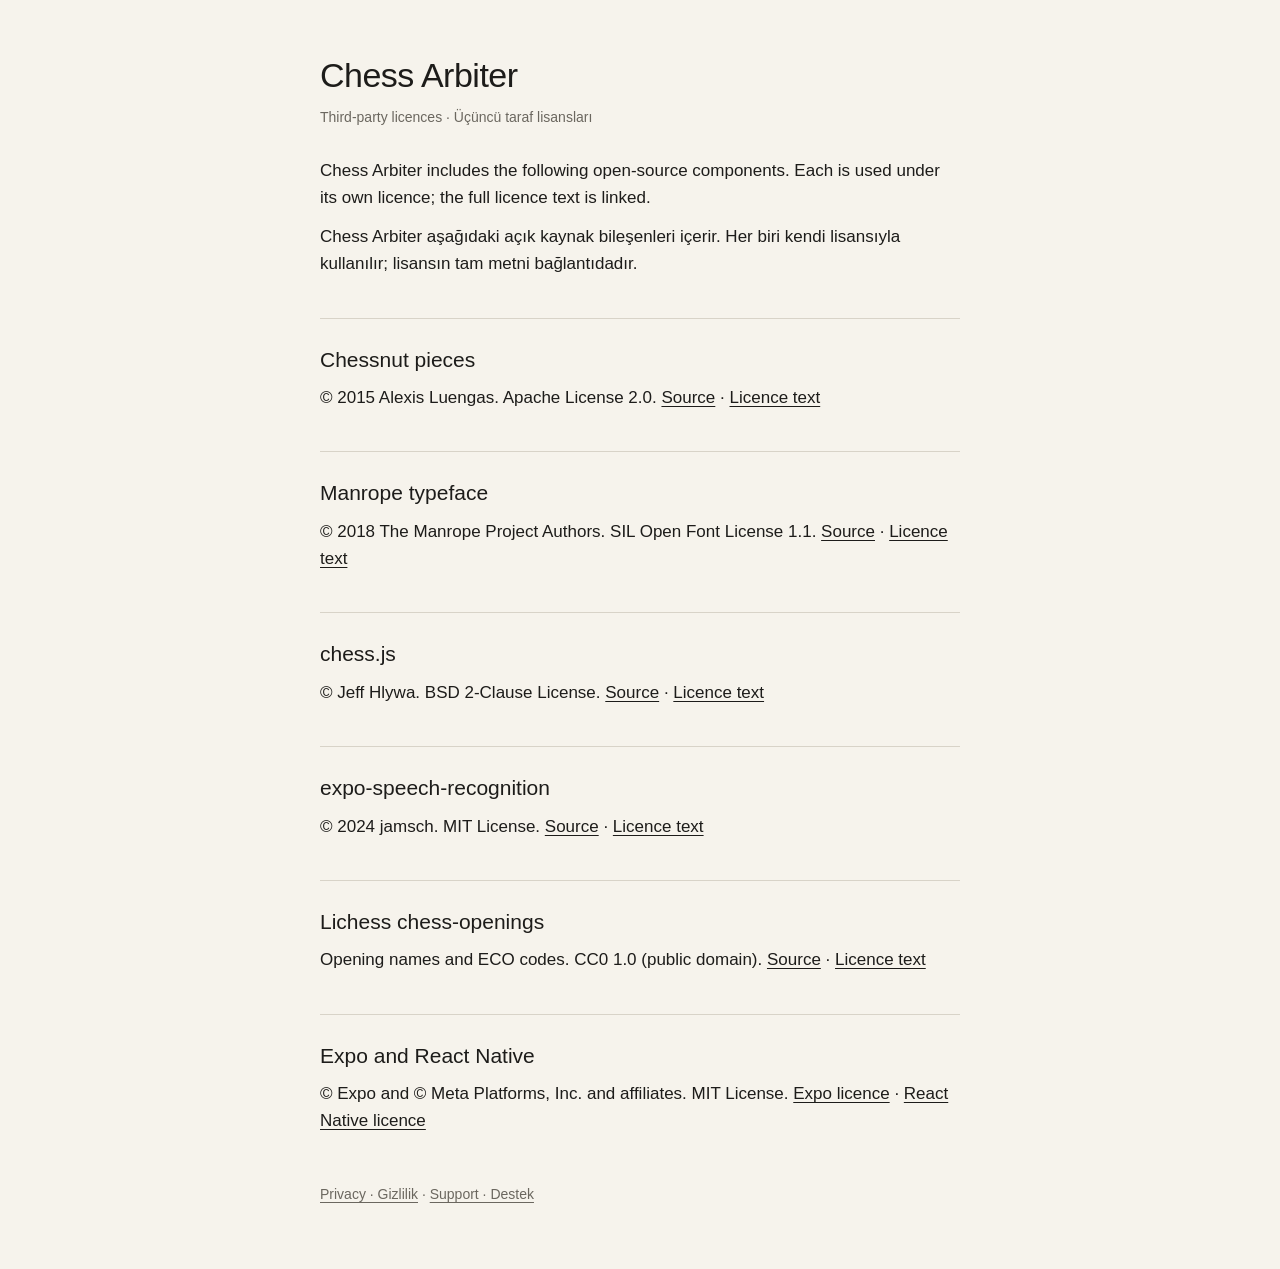
==== licenses/index.html @ 7298074c "Add files via upload" ====
<!doctype html>
<html lang="en">
<head>
  <meta charset="utf-8">
  <meta name="viewport" content="width=device-width, initial-scale=1">
  <title>Chess Arbiter – Licences</title>
  <link rel="stylesheet" href="../style.css">
</head>
<body>
<main>
  <h1>Chess Arbiter</h1>
  <p class="meta">Third-party licences · Üçüncü taraf lisansları</p>
  <p>Chess Arbiter includes the following open-source components. Each is used under its own licence; the full licence text is linked.</p>
  <p lang="tr">Chess Arbiter aşağıdaki açık kaynak bileşenleri içerir. Her biri kendi lisansıyla kullanılır; lisansın tam metni bağlantıdadır.</p>

  <h2>Chessnut pieces</h2>
  <p>© 2015 Alexis Luengas. Apache License 2.0. <a href="https://github.com/LexLuengas/chessnut-pieces">Source</a> · <a href="https://www.apache.org/licenses/LICENSE-2.0">Licence text</a></p>

  <h2>Manrope typeface</h2>
  <p>© 2018 The Manrope Project Authors. SIL Open Font License 1.1. <a href="https://github.com/sharanda/manrope">Source</a> · <a href="https://openfontlicense.org/open-font-license-official-text/">Licence text</a></p>

  <h2>chess.js</h2>
  <p>© Jeff Hlywa. BSD 2-Clause License. <a href="https://github.com/jhlywa/chess.js">Source</a> · <a href="https://github.com/jhlywa/chess.js/blob/master/LICENSE">Licence text</a></p>

  <h2>expo-speech-recognition</h2>
  <p>© 2024 jamsch. MIT License. <a href="https://github.com/jamsch/expo-speech-recognition">Source</a> · <a href="https://github.com/jamsch/expo-speech-recognition/blob/main/LICENSE">Licence text</a></p>

  <h2>Lichess chess-openings</h2>
  <p>Opening names and ECO codes. CC0 1.0 (public domain). <a href="https://github.com/lichess-org/chess-openings">Source</a> · <a href="https://creativecommons.org/publicdomain/zero/1.0/">Licence text</a></p>

  <h2>Expo and React Native</h2>
  <p>© Expo and © Meta Platforms, Inc. and affiliates. MIT License. <a href="https://github.com/expo/expo/blob/main/LICENSE">Expo licence</a> · <a href="https://github.com/facebook/react-native/blob/main/LICENSE">React Native licence</a></p>

  <footer><a href="../privacy/">Privacy · Gizlilik</a> · <a href="../support/">Support · Destek</a></footer>
</main>
</body>
</html>
---- style.css ----
:root { --paper: #f6f3ec; --ink: #1d1c1a; --soft: #6b675f; --line: #d8d3c8; }
@media (prefers-color-scheme: dark) { :root { --paper: #1d1c1a; --ink: #eeeae1; --soft: #a39e93; --line: #3a3833; } }
* { box-sizing: border-box; }
body { margin: 0; background: var(--paper); color: var(--ink); font: 17px/1.6 -apple-system, BlinkMacSystemFont, "Segoe UI", Roboto, sans-serif; }
main { max-width: 680px; margin: 0 auto; padding: 48px 20px 64px; }
h1 { font-weight: 300; font-size: 34px; letter-spacing: -0.5px; margin: 0 0 4px; }
h2 { font-weight: 400; font-size: 21px; margin: 40px 0 8px; padding-top: 24px; border-top: 1px solid var(--line); }
h3 { font-weight: 500; font-size: 17px; margin: 24px 0 4px; }
p, li { margin: 0 0 12px; }
.meta { color: var(--soft); font-size: 14px; margin-bottom: 28px; }
.lang { font-size: 14px; color: var(--soft); }
a { color: inherit; text-underline-offset: 3px; }
nav { display: flex; gap: 16px; flex-wrap: wrap; margin-top: 28px; }
nav a { display: inline-block; padding: 10px 16px; border: 1px solid var(--ink); text-decoration: none; }
footer { margin-top: 48px; color: var(--soft); font-size: 14px; }
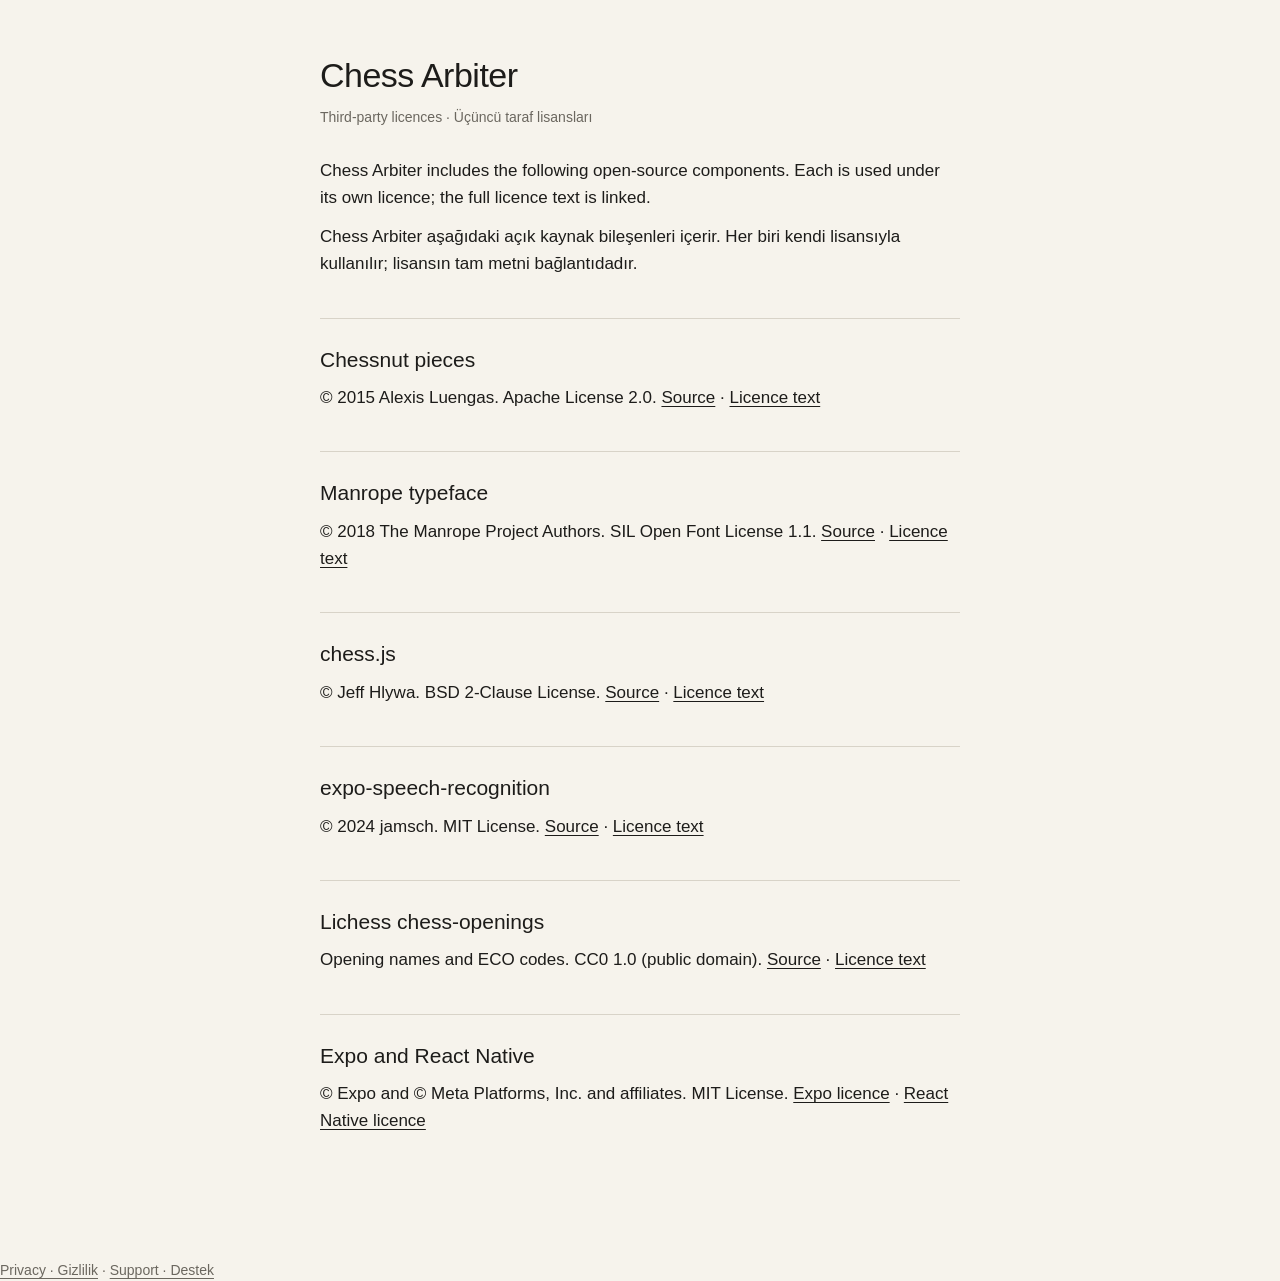
==== commit 0899d8f4: "Add files via upload" ====
--- a/licenses/index.html
+++ b/licenses/index.html
@@ -1,37 +1,44 @@
-<!doctype html>
-<html lang="en">
-<head>
-  <meta charset="utf-8">
-  <meta name="viewport" content="width=device-width, initial-scale=1">
-  <title>Chess Arbiter – Licences</title>
-  <link rel="stylesheet" href="../style.css">
-</head>
-<body>
-<main>
-  <h1>Chess Arbiter</h1>
-  <p class="meta">Third-party licences · Üçüncü taraf lisansları</p>
-  <p>Chess Arbiter includes the following open-source components. Each is used under its own licence; the full licence text is linked.</p>
-  <p lang="tr">Chess Arbiter aşağıdaki açık kaynak bileşenleri içerir. Her biri kendi lisansıyla kullanılır; lisansın tam metni bağlantıdadır.</p>
-
-  <h2>Chessnut pieces</h2>
-  <p>© 2015 Alexis Luengas. Apache License 2.0. <a href="https://github.com/LexLuengas/chessnut-pieces">Source</a> · <a href="https://www.apache.org/licenses/LICENSE-2.0">Licence text</a></p>
-
-  <h2>Manrope typeface</h2>
-  <p>© 2018 The Manrope Project Authors. SIL Open Font License 1.1. <a href="https://github.com/sharanda/manrope">Source</a> · <a href="https://openfontlicense.org/open-font-license-official-text/">Licence text</a></p>
-
-  <h2>chess.js</h2>
-  <p>© Jeff Hlywa. BSD 2-Clause License. <a href="https://github.com/jhlywa/chess.js">Source</a> · <a href="https://github.com/jhlywa/chess.js/blob/master/LICENSE">Licence text</a></p>
-
-  <h2>expo-speech-recognition</h2>
-  <p>© 2024 jamsch. MIT License. <a href="https://github.com/jamsch/expo-speech-recognition">Source</a> · <a href="https://github.com/jamsch/expo-speech-recognition/blob/main/LICENSE">Licence text</a></p>
-
-  <h2>Lichess chess-openings</h2>
-  <p>Opening names and ECO codes. CC0 1.0 (public domain). <a href="https://github.com/lichess-org/chess-openings">Source</a> · <a href="https://creativecommons.org/publicdomain/zero/1.0/">Licence text</a></p>
-
-  <h2>Expo and React Native</h2>
-  <p>© Expo and © Meta Platforms, Inc. and affiliates. MIT License. <a href="https://github.com/expo/expo/blob/main/LICENSE">Expo licence</a> · <a href="https://github.com/facebook/react-native/blob/main/LICENSE">React Native licence</a></p>
-
-  <footer><a href="../privacy/">Privacy · Gizlilik</a> · <a href="../support/">Support · Destek</a></footer>
-</main>
-</body>
-</html>
+<!doctype html>
+<html lang="en">
+<head>
+  <meta charset="utf-8">
+  <meta name="viewport" content="width=device-width, initial-scale=1">
+  <meta http-equiv="Content-Security-Policy" content="default-src 'none'; style-src 'self'; img-src 'self'; font-src 'self'; base-uri 'none'; form-action 'none'">
+  <meta name="referrer" content="no-referrer">
+  <title>Chess Arbiter – Licences</title>
+  <meta name="description" content="Third-party open-source licences used in Chess Arbiter. Üçüncü taraf lisansları.">
+  <link rel="canonical" href="https://arbiterchess.com/licenses/">
+  <link rel="icon" type="image/png" sizes="32x32" href="../assets/favicon-32.png">
+  <link rel="apple-touch-icon" href="../assets/apple-touch-icon.png">
+  <meta name="color-scheme" content="light dark">
+  <link rel="stylesheet" href="../style.css">
+</head>
+<body>
+<main>
+  <h1>Chess Arbiter</h1>
+  <p class="meta">Third-party licences · Üçüncü taraf lisansları</p>
+  <p>Chess Arbiter includes the following open-source components. Each is used under its own licence; the full licence text is linked.</p>
+  <p lang="tr">Chess Arbiter aşağıdaki açık kaynak bileşenleri içerir. Her biri kendi lisansıyla kullanılır; lisansın tam metni bağlantıdadır.</p>
+
+  <h2>Chessnut pieces</h2>
+  <p>© 2015 Alexis Luengas. Apache License 2.0. <a href="https://github.com/LexLuengas/chessnut-pieces">Source</a> · <a href="https://www.apache.org/licenses/LICENSE-2.0">Licence text</a></p>
+
+  <h2>Manrope typeface</h2>
+  <p>© 2018 The Manrope Project Authors. SIL Open Font License 1.1. <a href="https://github.com/sharanda/manrope">Source</a> · <a href="https://openfontlicense.org/open-font-license-official-text/">Licence text</a></p>
+
+  <h2>chess.js</h2>
+  <p>© Jeff Hlywa. BSD 2-Clause License. <a href="https://github.com/jhlywa/chess.js">Source</a> · <a href="https://github.com/jhlywa/chess.js/blob/master/LICENSE">Licence text</a></p>
+
+  <h2>expo-speech-recognition</h2>
+  <p>© 2024 jamsch. MIT License. <a href="https://github.com/jamsch/expo-speech-recognition">Source</a> · <a href="https://github.com/jamsch/expo-speech-recognition/blob/main/LICENSE">Licence text</a></p>
+
+  <h2>Lichess chess-openings</h2>
+  <p>Opening names and ECO codes. CC0 1.0 (public domain). <a href="https://github.com/lichess-org/chess-openings">Source</a> · <a href="https://creativecommons.org/publicdomain/zero/1.0/">Licence text</a></p>
+
+  <h2>Expo and React Native</h2>
+  <p>© Expo and © Meta Platforms, Inc. and affiliates. MIT License. <a href="https://github.com/expo/expo/blob/main/LICENSE">Expo licence</a> · <a href="https://github.com/facebook/react-native/blob/main/LICENSE">React Native licence</a></p>
+
+</main>
+<footer><a href="../privacy/">Privacy · Gizlilik</a> · <a href="../support/">Support · Destek</a></footer>
+</body>
+</html>
--- a/style.css
+++ b/style.css
@@ -1,4 +1,4 @@
-:root { --paper: #f6f3ec; --ink: #1d1c1a; --soft: #6b675f; --line: #d8d3c8; }
+:root { color-scheme: light dark; --paper: #f6f3ec; --ink: #1d1c1a; --soft: #6b675f; --line: #d8d3c8; }
 @media (prefers-color-scheme: dark) { :root { --paper: #1d1c1a; --ink: #eeeae1; --soft: #a39e93; --line: #3a3833; } }
 * { box-sizing: border-box; }
 body { margin: 0; background: var(--paper); color: var(--ink); font: 17px/1.6 -apple-system, BlinkMacSystemFont, "Segoe UI", Roboto, sans-serif; }
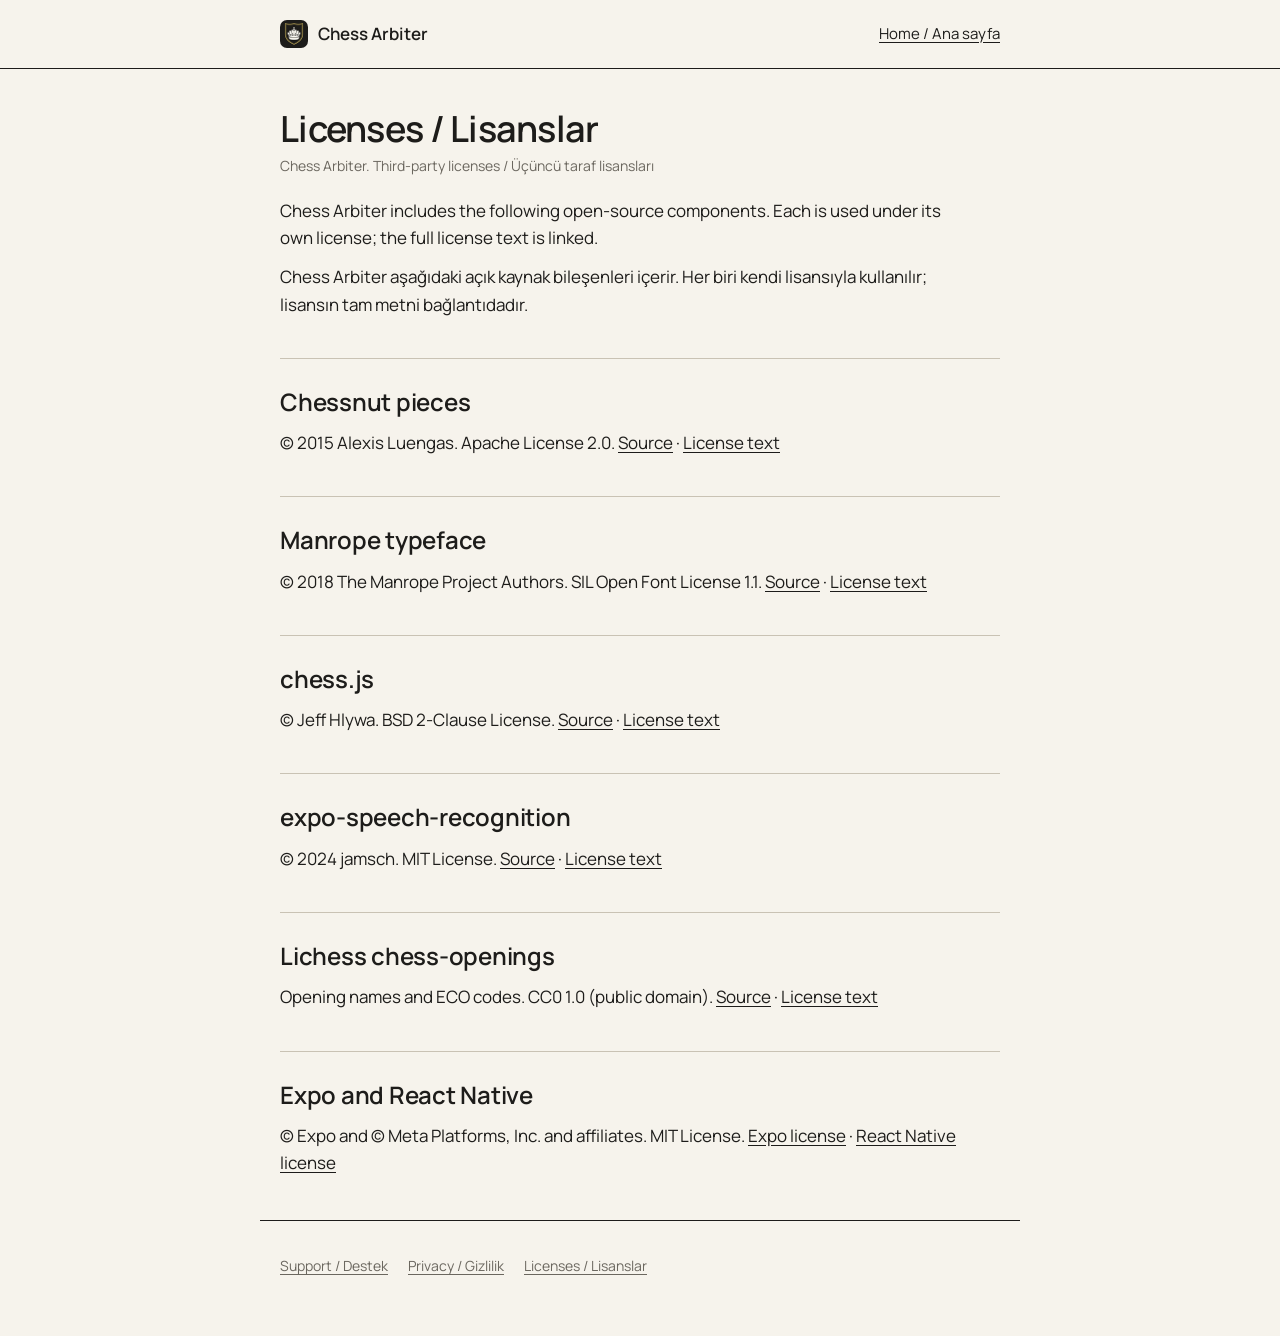
==== commit a93e38a5: "Add files via upload" ====
--- a/licenses/index.html
+++ b/licenses/index.html
@@ -5,40 +5,43 @@
   <meta name="viewport" content="width=device-width, initial-scale=1">
   <meta http-equiv="Content-Security-Policy" content="default-src 'none'; style-src 'self'; img-src 'self'; font-src 'self'; base-uri 'none'; form-action 'none'">
   <meta name="referrer" content="no-referrer">
-  <title>Chess Arbiter – Licences</title>
-  <meta name="description" content="Third-party open-source licences used in Chess Arbiter. Üçüncü taraf lisansları.">
+  <title>Chess Arbiter – Licenses</title>
+  <meta name="description" content="Third-party open-source licenses used in Chess Arbiter. Üçüncü taraf lisansları.">
   <link rel="canonical" href="https://arbiterchess.com/licenses/">
   <link rel="icon" type="image/png" sizes="32x32" href="../assets/favicon-32.png">
   <link rel="apple-touch-icon" href="../assets/apple-touch-icon.png">
   <meta name="color-scheme" content="light dark">
+  <meta name="theme-color" content="#f6f3ec" media="(prefers-color-scheme: light)">
+  <meta name="theme-color" content="#161513" media="(prefers-color-scheme: dark)">
   <link rel="stylesheet" href="../style.css">
 </head>
 <body>
+<header class="top"><div class="bar"><a class="brand" href="../"><img src="../assets/icon-56.png" alt="" width="28" height="28"> Chess Arbiter</a><a class="home" href="../">Home / Ana sayfa</a></div></header>
 <main>
-  <h1>Chess Arbiter</h1>
-  <p class="meta">Third-party licences · Üçüncü taraf lisansları</p>
-  <p>Chess Arbiter includes the following open-source components. Each is used under its own licence; the full licence text is linked.</p>
+  <h1>Licenses / Lisanslar</h1>
+  <p class="meta">Chess Arbiter. Third-party licenses / Üçüncü taraf lisansları</p>
+  <p>Chess Arbiter includes the following open-source components. Each is used under its own license; the full license text is linked.</p>
   <p lang="tr">Chess Arbiter aşağıdaki açık kaynak bileşenleri içerir. Her biri kendi lisansıyla kullanılır; lisansın tam metni bağlantıdadır.</p>
 
   <h2>Chessnut pieces</h2>
-  <p>© 2015 Alexis Luengas. Apache License 2.0. <a href="https://github.com/LexLuengas/chessnut-pieces">Source</a> · <a href="https://www.apache.org/licenses/LICENSE-2.0">Licence text</a></p>
+  <p>© 2015 Alexis Luengas. Apache License 2.0. <a href="https://github.com/LexLuengas/chessnut-pieces">Source</a> · <a href="https://www.apache.org/licenses/LICENSE-2.0">License text</a></p>
 
   <h2>Manrope typeface</h2>
-  <p>© 2018 The Manrope Project Authors. SIL Open Font License 1.1. <a href="https://github.com/sharanda/manrope">Source</a> · <a href="https://openfontlicense.org/open-font-license-official-text/">Licence text</a></p>
+  <p>© 2018 The Manrope Project Authors. SIL Open Font License 1.1. <a href="https://github.com/sharanda/manrope">Source</a> · <a href="https://openfontlicense.org/open-font-license-official-text/">License text</a></p>
 
   <h2>chess.js</h2>
-  <p>© Jeff Hlywa. BSD 2-Clause License. <a href="https://github.com/jhlywa/chess.js">Source</a> · <a href="https://github.com/jhlywa/chess.js/blob/master/LICENSE">Licence text</a></p>
+  <p>© Jeff Hlywa. BSD 2-Clause License. <a href="https://github.com/jhlywa/chess.js">Source</a> · <a href="https://github.com/jhlywa/chess.js/blob/master/LICENSE">License text</a></p>
 
   <h2>expo-speech-recognition</h2>
-  <p>© 2024 jamsch. MIT License. <a href="https://github.com/jamsch/expo-speech-recognition">Source</a> · <a href="https://github.com/jamsch/expo-speech-recognition/blob/main/LICENSE">Licence text</a></p>
+  <p>© 2024 jamsch. MIT License. <a href="https://github.com/jamsch/expo-speech-recognition">Source</a> · <a href="https://github.com/jamsch/expo-speech-recognition/blob/main/LICENSE">License text</a></p>
 
   <h2>Lichess chess-openings</h2>
-  <p>Opening names and ECO codes. CC0 1.0 (public domain). <a href="https://github.com/lichess-org/chess-openings">Source</a> · <a href="https://creativecommons.org/publicdomain/zero/1.0/">Licence text</a></p>
+  <p>Opening names and ECO codes. CC0 1.0 (public domain). <a href="https://github.com/lichess-org/chess-openings">Source</a> · <a href="https://creativecommons.org/publicdomain/zero/1.0/">License text</a></p>
 
   <h2>Expo and React Native</h2>
-  <p>© Expo and © Meta Platforms, Inc. and affiliates. MIT License. <a href="https://github.com/expo/expo/blob/main/LICENSE">Expo licence</a> · <a href="https://github.com/facebook/react-native/blob/main/LICENSE">React Native licence</a></p>
+  <p>© Expo and © Meta Platforms, Inc. and affiliates. MIT License. <a href="https://github.com/expo/expo/blob/main/LICENSE">Expo license</a> · <a href="https://github.com/facebook/react-native/blob/main/LICENSE">React Native license</a></p>
 
 </main>
-<footer><a href="../privacy/">Privacy · Gizlilik</a> · <a href="../support/">Support · Destek</a></footer>
+<footer><a href="../support/">Support / Destek</a><a href="../privacy/">Privacy / Gizlilik</a><a href="../licenses/">Licenses / Lisanslar</a></footer>
 </body>
 </html>
--- a/style.css
+++ b/style.css
@@ -1,15 +1,26 @@
-:root { color-scheme: light dark; --paper: #f6f3ec; --ink: #1d1c1a; --soft: #6b675f; --line: #d8d3c8; }
-@media (prefers-color-scheme: dark) { :root { --paper: #1d1c1a; --ink: #eeeae1; --soft: #a39e93; --line: #3a3833; } }
+@font-face { font-family: Manrope; font-weight: 400; font-display: swap; src: url(assets/fonts/Manrope_400Regular.ttf); }
+@font-face { font-family: Manrope; font-weight: 600; font-display: swap; src: url(assets/fonts/Manrope_600SemiBold.ttf); }
+:root { color-scheme: light dark; --paper-dim: #ece7dc; --paper: #f6f3ec; --ink: #1d1c1a; --soft: #6b675f; --line: #c9c2b4; --accent: #3e5c4b; }
+@media (prefers-color-scheme: dark) { :root { --paper-dim: #23211e; --paper: #161513; --ink: #ece7dc; --soft: #a39d91; --line: #3a3732; --accent: #8db59c; } }
 * { box-sizing: border-box; }
-body { margin: 0; background: var(--paper); color: var(--ink); font: 17px/1.6 -apple-system, BlinkMacSystemFont, "Segoe UI", Roboto, sans-serif; }
-main { max-width: 680px; margin: 0 auto; padding: 48px 20px 64px; }
-h1 { font-weight: 300; font-size: 34px; letter-spacing: -0.5px; margin: 0 0 4px; }
-h2 { font-weight: 400; font-size: 21px; margin: 40px 0 8px; padding-top: 24px; border-top: 1px solid var(--line); }
-h3 { font-weight: 500; font-size: 17px; margin: 24px 0 4px; }
-p, li { margin: 0 0 12px; }
-.meta { color: var(--soft); font-size: 14px; margin-bottom: 28px; }
-.lang { font-size: 14px; color: var(--soft); }
+body { margin: 0; background: var(--paper); color: var(--ink); font: 400 17px/1.6 Manrope, -apple-system, "Segoe UI", sans-serif; }
+::selection { background: var(--accent); color: var(--paper); }
 a { color: inherit; text-underline-offset: 3px; }
-nav { display: flex; gap: 16px; flex-wrap: wrap; margin-top: 28px; }
+a:focus-visible { outline: 2px solid var(--accent); outline-offset: 3px; }
+.top { border-bottom: 1px solid var(--ink); }
+.top .bar { max-width: 760px; margin: 0 auto; padding: 12px 20px; display: flex; align-items: center; justify-content: space-between; gap: 16px; }
+.brand { display: flex; align-items: center; gap: 10px; font-weight: 600; text-decoration: none; }
+.brand img { border-radius: 7px; }
+.home { padding: 10px 0; font-size: 15px; }
+.home:hover, nav a:hover { background: var(--paper-dim, transparent); }
+main { max-width: 760px; margin: 0 auto; padding: 40px 20px 32px; }
+h1 { font-weight: 600; font-size: 36px; letter-spacing: -0.02em; line-height: 1.1; margin: 0 0 6px; }
+h2 { font-weight: 600; font-size: 24px; letter-spacing: -0.01em; margin: 40px 0 8px; padding-top: 24px; border-top: 1px solid var(--line); }
+h3 { font-weight: 600; font-size: 17px; margin: 24px 0 4px; }
+p, li { margin: 0 0 12px; max-width: 40em; }
+.meta { color: var(--soft); font-size: 14px; margin-bottom: 20px; }
+.lang { font-size: 15px; }
+nav { display: flex; gap: 12px; flex-wrap: wrap; margin-top: 28px; }
 nav a { display: inline-block; padding: 10px 16px; border: 1px solid var(--ink); text-decoration: none; }
-footer { margin-top: 48px; color: var(--soft); font-size: 14px; }
+body > footer a { display: inline-block; padding: 10px 0; margin-right: 20px; }
+body > footer { max-width: 760px; margin: 0 auto; padding: 24px 20px 48px; border-top: 1px solid var(--ink); color: var(--soft); font-size: 14px; }
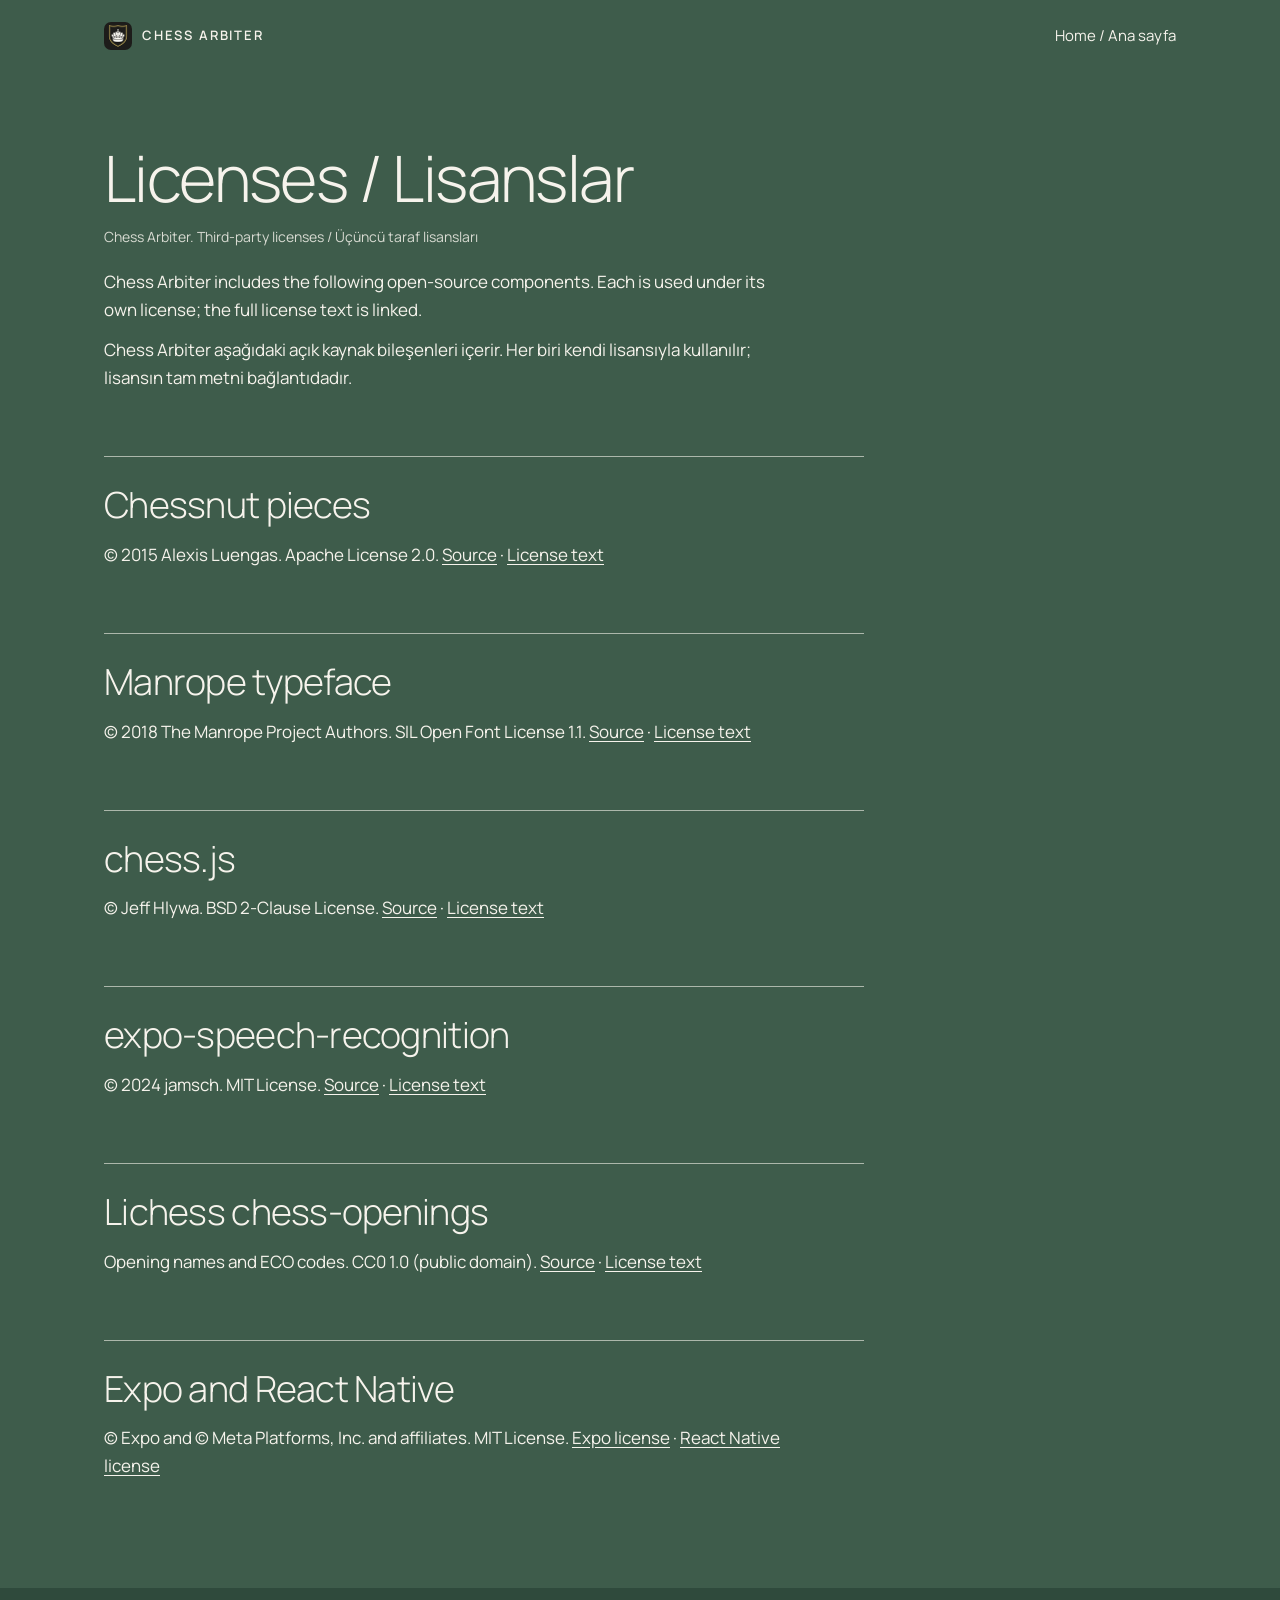
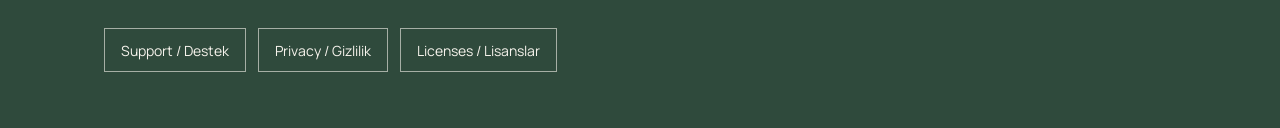
==== commit 35dd674b: "Add files via upload" ====
--- a/licenses/index.html
+++ b/licenses/index.html
@@ -10,10 +10,9 @@
   <link rel="canonical" href="https://arbiterchess.com/licenses/">
   <link rel="icon" type="image/png" sizes="32x32" href="../assets/favicon-32.png">
   <link rel="apple-touch-icon" href="../assets/apple-touch-icon.png">
-  <meta name="color-scheme" content="light dark">
-  <meta name="theme-color" content="#f6f3ec" media="(prefers-color-scheme: light)">
-  <meta name="theme-color" content="#161513" media="(prefers-color-scheme: dark)">
-  <link rel="stylesheet" href="../style.css">
+  <meta name="color-scheme" content="dark">
+  <meta name="theme-color" content="#3e5c4b">
+  <link rel="stylesheet" href="../style.css?v=2">
 </head>
 <body>
 <header class="top"><div class="bar"><a class="brand" href="../"><img src="../assets/icon-56.png" alt="" width="28" height="28"> Chess Arbiter</a><a class="home" href="../">Home / Ana sayfa</a></div></header>
--- a/style.css
+++ b/style.css
@@ -1,26 +1,50 @@
+@font-face { font-family: Manrope; font-weight: 300; font-display: swap; src: url(assets/fonts/Manrope_300Light.ttf); }
 @font-face { font-family: Manrope; font-weight: 400; font-display: swap; src: url(assets/fonts/Manrope_400Regular.ttf); }
 @font-face { font-family: Manrope; font-weight: 600; font-display: swap; src: url(assets/fonts/Manrope_600SemiBold.ttf); }
-:root { color-scheme: light dark; --paper-dim: #ece7dc; --paper: #f6f3ec; --ink: #1d1c1a; --soft: #6b675f; --line: #c9c2b4; --accent: #3e5c4b; }
-@media (prefers-color-scheme: dark) { :root { --paper-dim: #23211e; --paper: #161513; --ink: #ece7dc; --soft: #a39d91; --line: #3a3732; --accent: #8db59c; } }
+
+/* Alt sayfalar (gizlilik, destek, lisanslar, 404): ana sayfayla aynı yeşil zemin, ince başlıklar, aynı başlık ve alt bilgi. */
+:root {
+  color-scheme: dark;
+  --green: #3e5c4b; --green-deep: #2f4a3c; --paper: #f6f3ec; --ink: #1d1c1a;
+  --soft: rgb(246 243 236 / .84); --rule: rgb(246 243 236 / .22); --rule-strong: rgb(246 243 236 / .6);
+  --pad: max(24px, (100vw - 1120px) / 2 + 24px);
+}
 * { box-sizing: border-box; }
-body { margin: 0; background: var(--paper); color: var(--ink); font: 400 17px/1.6 Manrope, -apple-system, "Segoe UI", sans-serif; }
-::selection { background: var(--accent); color: var(--paper); }
+body { margin: 0; background: var(--green); color: var(--paper); font: 400 17px/1.65 Manrope, -apple-system, "Segoe UI", sans-serif; }
+::selection { background: var(--paper); color: var(--green); }
 a { color: inherit; text-underline-offset: 3px; }
-a:focus-visible { outline: 2px solid var(--accent); outline-offset: 3px; }
-.top { border-bottom: 1px solid var(--ink); }
-.top .bar { max-width: 760px; margin: 0 auto; padding: 12px 20px; display: flex; align-items: center; justify-content: space-between; gap: 16px; }
-.brand { display: flex; align-items: center; gap: 10px; font-weight: 600; text-decoration: none; }
+a:focus-visible { outline: 2px solid var(--paper); outline-offset: 3px; }
+
+/* Başlık: marka solda, ana sayfa bağlantısı sağda (ana sayfadaki çubukla aynı ölçüler). */
+.top .bar { display: flex; align-items: center; justify-content: space-between; gap: 16px; min-height: 72px; padding: 0 var(--pad); }
+.brand { display: flex; align-items: center; gap: 10px; min-height: 44px; font-weight: 600; letter-spacing: .14em; font-size: 13px; text-transform: uppercase; text-decoration: none; }
 .brand img { border-radius: 7px; }
-.home { padding: 10px 0; font-size: 15px; }
-.home:hover, nav a:hover { background: var(--paper-dim, transparent); }
-main { max-width: 760px; margin: 0 auto; padding: 40px 20px 32px; }
-h1 { font-weight: 600; font-size: 36px; letter-spacing: -0.02em; line-height: 1.1; margin: 0 0 6px; }
-h2 { font-weight: 600; font-size: 24px; letter-spacing: -0.01em; margin: 40px 0 8px; padding-top: 24px; border-top: 1px solid var(--line); }
-h3 { font-weight: 600; font-size: 17px; margin: 24px 0 4px; }
+.home { display: flex; align-items: center; min-height: 44px; font-size: 15px; text-decoration: none; }
+.home:hover { text-decoration: underline; }
+
+/* İçerik: okunur satır uzunluğunda, sol kenar ana sayfanın içerik kenarıyla aynı. */
+main { padding: 72px var(--pad) 96px; }
+main > * { max-width: 760px; }
+h1 { font-weight: 300; font-size: clamp(40px, 5vw, 64px); letter-spacing: -0.025em; line-height: 1.05; margin: 0 0 14px; text-wrap: balance; }
+h2 { font-weight: 300; font-size: clamp(28px, 3vw, 36px); letter-spacing: -0.02em; line-height: 1.1; margin: 64px 0 16px; padding-top: 28px; border-top: 1px solid var(--rule-strong); }
+h3 { font-weight: 600; font-size: 18px; letter-spacing: -0.01em; margin: 32px 0 6px; }
 p, li { margin: 0 0 12px; max-width: 40em; }
+section p, section li { color: var(--soft); }
 .meta { color: var(--soft); font-size: 14px; margin-bottom: 20px; }
 .lang { font-size: 15px; }
-nav { display: flex; gap: 12px; flex-wrap: wrap; margin-top: 28px; }
-nav a { display: inline-block; padding: 10px 16px; border: 1px solid var(--ink); text-decoration: none; }
-body > footer a { display: inline-block; padding: 10px 0; margin-right: 20px; }
-body > footer { max-width: 760px; margin: 0 auto; padding: 24px 20px 48px; border-top: 1px solid var(--ink); color: var(--soft); font-size: 14px; }
+.lang a { font-weight: 600; }
+
+/* 404 sayfasındaki bağlantılar: ana sayfanın alt bilgi düğmeleri gibi. */
+main nav { display: flex; gap: 12px; flex-wrap: wrap; margin-top: 32px; }
+main nav a { display: inline-flex; align-items: center; min-height: 44px; padding: 0 18px; border: 1px solid var(--rule-strong); text-decoration: none; }
+main nav a:hover { background: rgb(246 243 236 / .08); }
+
+/* Alt bilgi: ana sayfadaki koyu yeşil şerit ve çerçeveli bağlantılar. */
+body > footer { display: flex; gap: 12px; flex-wrap: wrap; padding: 40px var(--pad) 56px; background: var(--green-deep); color: var(--soft); font-size: 14px; }
+body > footer a { display: inline-flex; align-items: center; min-height: 44px; padding: 0 16px; border: 1px solid var(--rule-strong); color: var(--paper); text-decoration: none; }
+body > footer a:hover { background: rgb(246 243 236 / .08); }
+
+@media (max-width: 600px) {
+  :root { --pad: 18px; }
+  main { padding-top: 40px; padding-bottom: 72px; }
+}
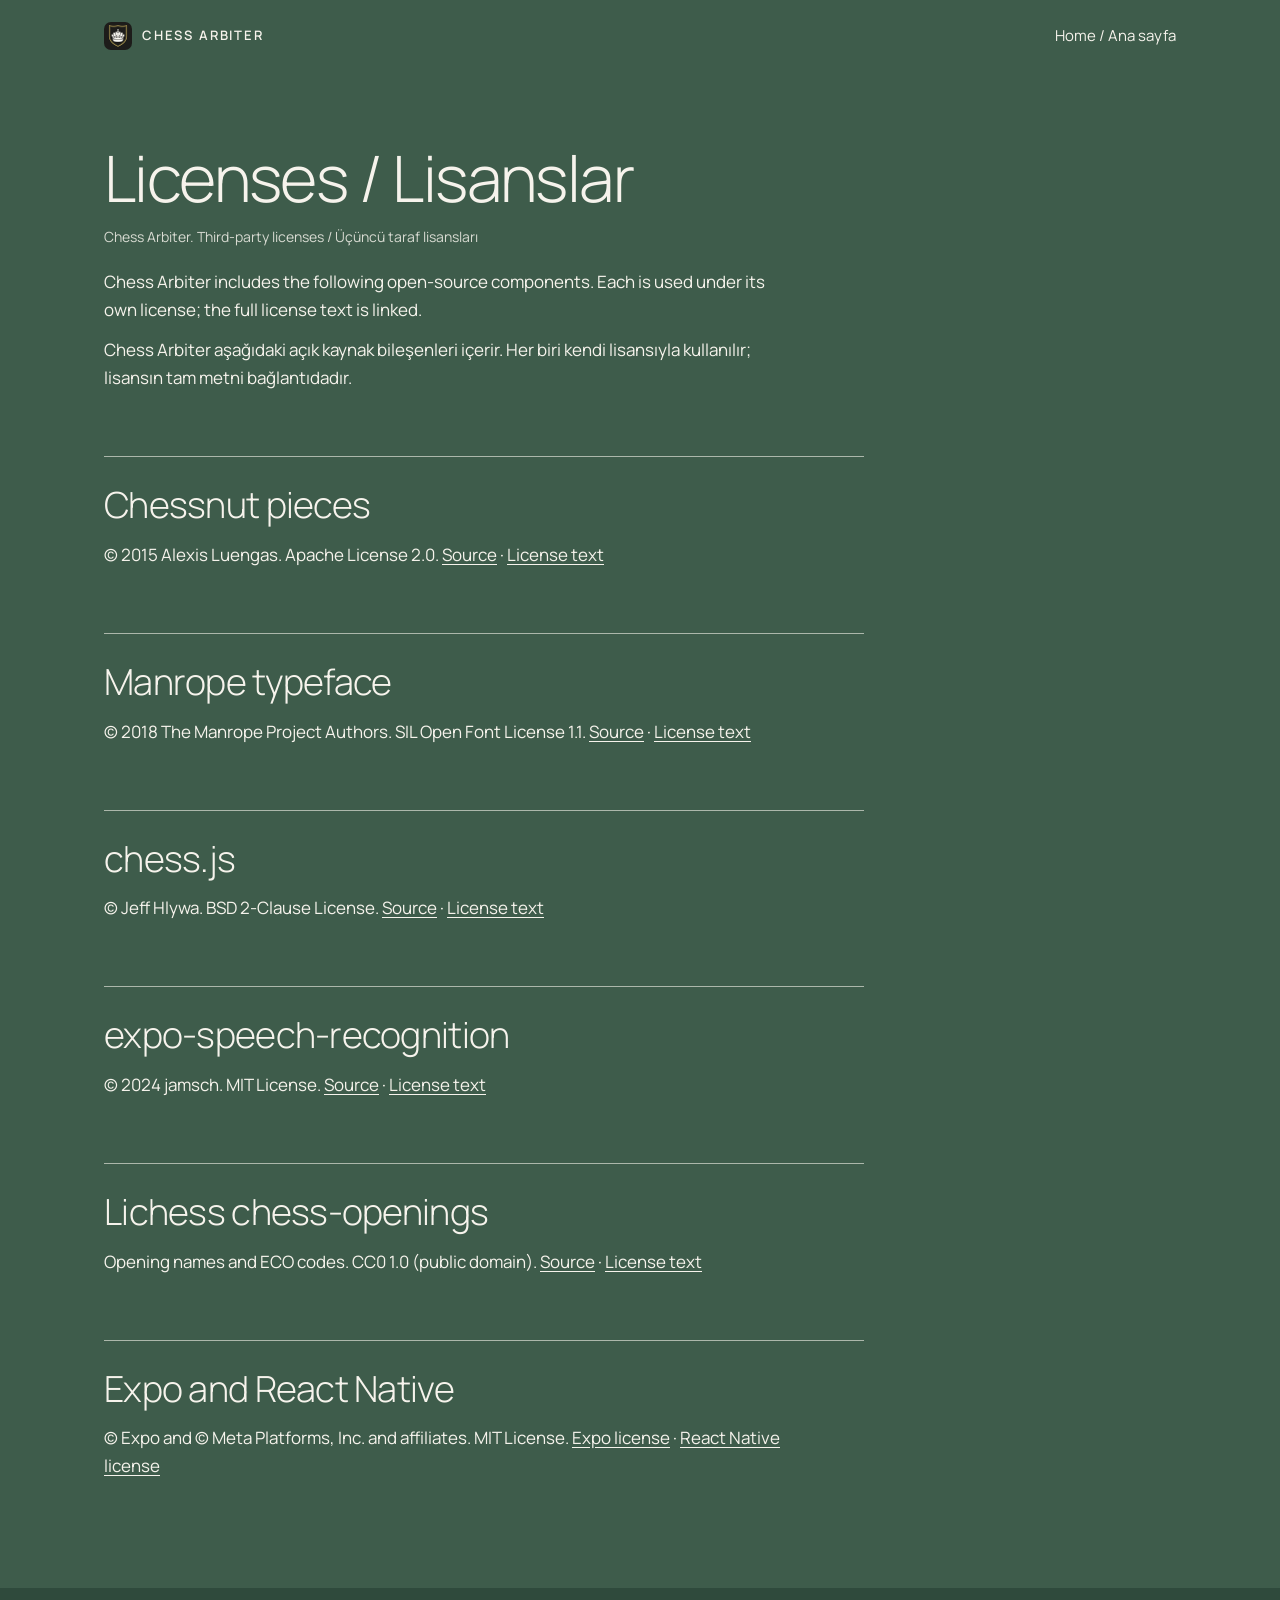
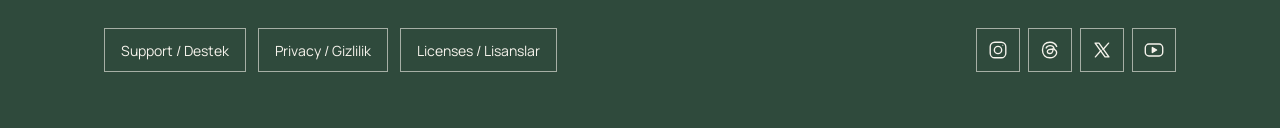
==== commit 85a0e313: "Site: haber ver altında adres" ====
--- a/licenses/index.html
+++ b/licenses/index.html
@@ -12,7 +12,7 @@
   <link rel="apple-touch-icon" href="../assets/apple-touch-icon.png">
   <meta name="color-scheme" content="dark">
   <meta name="theme-color" content="#3e5c4b">
-  <link rel="stylesheet" href="../style.css?v=2">
+  <link rel="stylesheet" href="../style.css?v=4">
 </head>
 <body>
 <header class="top"><div class="bar"><a class="brand" href="../"><img src="../assets/icon-56.png" alt="" width="28" height="28"> Chess Arbiter</a><a class="home" href="../">Home / Ana sayfa</a></div></header>
@@ -41,6 +41,6 @@
   <p>© Expo and © Meta Platforms, Inc. and affiliates. MIT License. <a href="https://github.com/expo/expo/blob/main/LICENSE">Expo license</a> · <a href="https://github.com/facebook/react-native/blob/main/LICENSE">React Native license</a></p>
 
 </main>
-<footer><a href="../support/">Support / Destek</a><a href="../privacy/">Privacy / Gizlilik</a><a href="../licenses/">Licenses / Lisanslar</a></footer>
+<footer><a href="../support/">Support / Destek</a><a href="../privacy/">Privacy / Gizlilik</a><a href="../licenses/">Licenses / Lisanslar</a><nav class="social" aria-label="Social media / Sosyal medya"><a href="https://www.instagram.com/arbiterchess/" rel="me noopener" aria-label="Instagram" title="Instagram"><svg viewBox="0 0 24 24" width="22" height="22" fill="none" stroke="currentColor" stroke-width="1.5" stroke-linecap="round" stroke-linejoin="round" aria-hidden="true" focusable="false"><rect x="3.5" y="3.5" width="17" height="17" rx="5"/><circle cx="12" cy="12" r="4"/><circle cx="17.2" cy="6.8" r=".6" fill="currentColor" stroke="none"/></svg></a><a href="https://www.threads.com/@arbiterchess" rel="me noopener" aria-label="Threads" title="Threads"><svg viewBox="0 0 24 24" width="22" height="22" fill="none" stroke="currentColor" stroke-width="1.5" stroke-linecap="round" stroke-linejoin="round" aria-hidden="true" focusable="false"><path d="M16.6 11.2c-.3-2.6-2-4-4.5-4-2.1 0-3.6 1-4.3 2.6"/><path d="M15.4 11.4c-3.8-.6-6.6.4-6.3 2.6.3 2 3.4 2.4 5 .9 1-1 1.3-2.7 1.3-4.6"/><path d="M16.6 11.2c2.5 1 3.2 3.6 2.1 5.7-1.3 2.4-3.9 3.6-6.8 3.6-4.9 0-8.1-3.2-8.1-8.5S7 3.5 11.9 3.5c3.6 0 6.2 1.6 7.4 4.6"/></svg></a><a href="https://x.com/arbiterchessapp" rel="me noopener" aria-label="X (Twitter)" title="X (Twitter)"><svg viewBox="0 0 24 24" width="22" height="22" fill="none" stroke="currentColor" stroke-width="1.5" stroke-linecap="round" stroke-linejoin="round" aria-hidden="true" focusable="false"><path d="M4.5 4.5h4.2l10.8 15h-4.2z"/><path d="M19.2 4.5l-6.1 6.9M10.9 12.6l-6.1 6.9"/></svg></a><a href="https://www.youtube.com/@ChessArbiterApp" rel="me noopener" aria-label="YouTube" title="YouTube"><svg viewBox="0 0 24 24" width="22" height="22" fill="none" stroke="currentColor" stroke-width="1.5" stroke-linecap="round" stroke-linejoin="round" aria-hidden="true" focusable="false"><rect x="2.5" y="5.5" width="19" height="13" rx="4"/><path d="M10.2 9.3v5.4l4.6-2.7z" fill="currentColor"/></svg></a></nav></footer>
 </body>
 </html>
--- a/style.css
+++ b/style.css
@@ -1,6 +1,6 @@
-@font-face { font-family: Manrope; font-weight: 300; font-display: swap; src: url(assets/fonts/Manrope_300Light.ttf); }
-@font-face { font-family: Manrope; font-weight: 400; font-display: swap; src: url(assets/fonts/Manrope_400Regular.ttf); }
-@font-face { font-family: Manrope; font-weight: 600; font-display: swap; src: url(assets/fonts/Manrope_600SemiBold.ttf); }
+@font-face { font-family: Manrope; font-weight: 300; font-display: swap; src: url(assets/fonts/Manrope_300Light.woff2) format("woff2"); }
+@font-face { font-family: Manrope; font-weight: 400; font-display: swap; src: url(assets/fonts/Manrope_400Regular.woff2) format("woff2"); }
+@font-face { font-family: Manrope; font-weight: 600; font-display: swap; src: url(assets/fonts/Manrope_600SemiBold.woff2) format("woff2"); }
 
 /* Alt sayfalar (gizlilik, destek, lisanslar, 404): ana sayfayla aynı yeşil zemin, ince başlıklar, aynı başlık ve alt bilgi. */
 :root {
@@ -43,6 +43,11 @@
 body > footer { display: flex; gap: 12px; flex-wrap: wrap; padding: 40px var(--pad) 56px; background: var(--green-deep); color: var(--soft); font-size: 14px; }
 body > footer a { display: inline-flex; align-items: center; min-height: 44px; padding: 0 16px; border: 1px solid var(--rule-strong); color: var(--paper); text-decoration: none; }
 body > footer a:hover { background: rgb(246 243 236 / .08); }
+/* Sosyal simgeler: ana sayfadaki gibi sağda, 44 px kare. */
+body > footer .social { display: flex; gap: 8px; margin-left: auto; }
+body > footer .social a { width: 44px; padding: 0; justify-content: center; }
+body > footer .social svg { display: block; }
+@media (max-width: 600px) { body > footer .social { flex-basis: 100%; margin: 16px 0 0; } }
 
 @media (max-width: 600px) {
   :root { --pad: 18px; }
